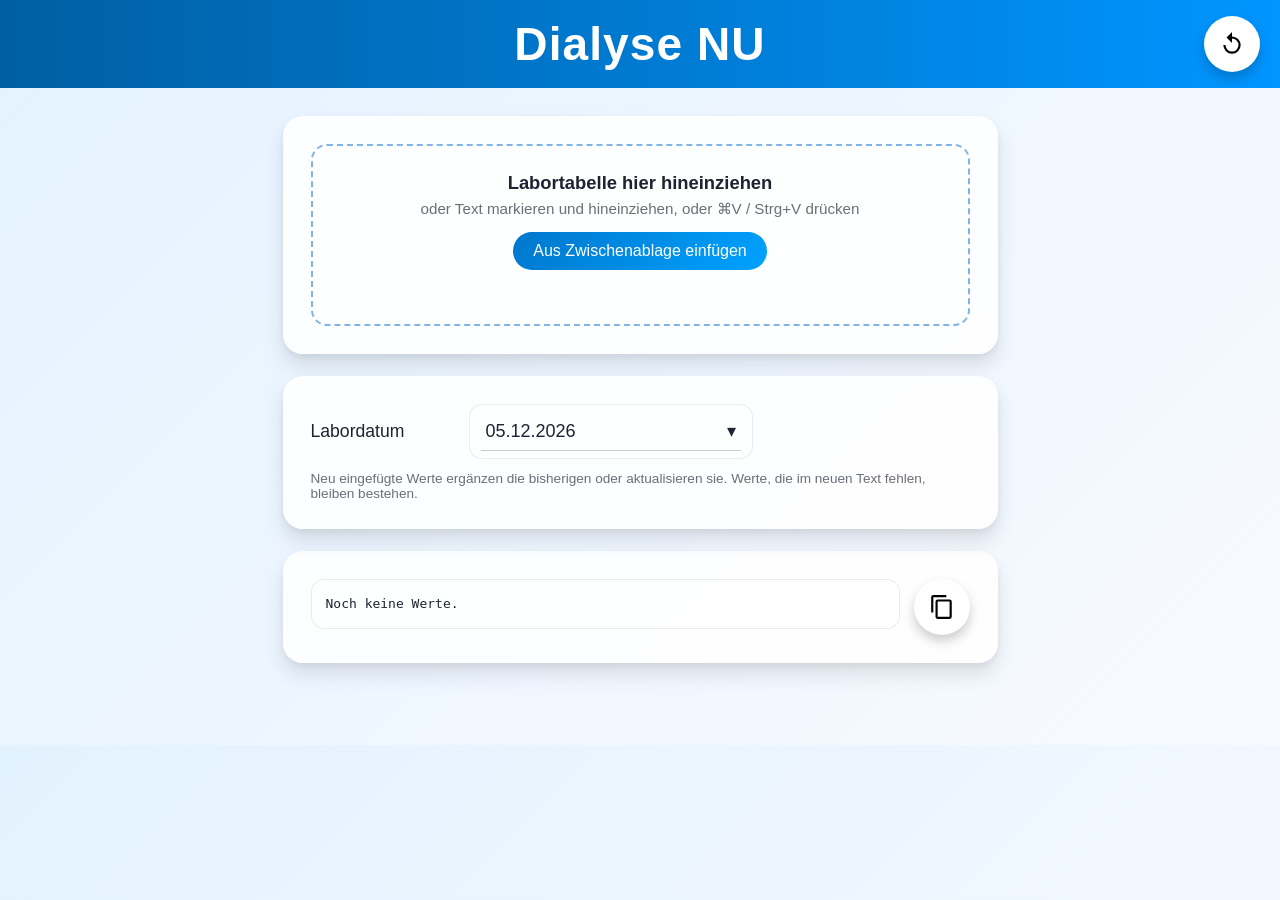
==== index.html @ c0a20a01 "MAIN" ====
<!doctype html>
<html lang="de">
  <head>
    <meta charset="utf-8" />
    <meta
      name="viewport"
      content="width=device-width, initial-scale=1, viewport-fit=cover"
    />
    <link
      rel="icon"
      type="image/png"
      href="./favicon/favicon-96x96.png"
      sizes="96x96"
    />
    <link rel="icon" type="image/svg+xml" href="./favicon/favicon.svg" />
    <link rel="shortcut icon" href="./favicon/favicon.ico" />
    <link
      rel="apple-touch-icon"
      sizes="180x180"
      href="./favicon/apple-touch-icon.png"
    />
    <meta name="apple-mobile-web-app-title" content="Dialyse NU" />
    <link rel="manifest" href="./favicon/site.webmanifest" />
    <title>Dialyse NU</title>
    <link rel="stylesheet" href="style.css" />
  </head>
  <body>
    <div class="header">
      <h1>Dialyse NU</h1>
      <button
        class="BTN"
        id="resetBtn"
        title="Zurücksetzen"
        aria-label="Zurücksetzen"
      >
        <svg viewBox="0 0 24 24">
          <path d="M12 5V1L7 6l5 5V7a6 6 0 1 1-6 6H4a8 8 0 1 0 8-8z" />
        </svg>
      </button>
    </div>

    <div class="card">
      <div class="drop" id="drop" tabindex="0">
        <b>Labortabelle hier hineinziehen</b>
        <p>oder Text markieren und hineinziehen, oder ⌘V / Strg+V drücken</p>
        <button type="button" class="pill" id="clip">
          Aus Zwischenablage einfügen
        </button>
        <div id="msg"></div>
      </div>
    </div>

    <form class="card datum" onsubmit="return false;">
      <div class="umrechner">
        <div class="title">Labordatum</div>
        <div class="eingabefeld dd" id="dd">
          <button type="button" class="dbtn" id="dbtn">
            <span id="dlab"></span><span>▾</span>
          </button>
          <div class="cal" id="cal"></div>
        </div>
      </div>
      <div class="hint">
        Neu eingefügte Werte ergänzen die bisherigen oder aktualisieren sie.
        Werte, die im neuen Text fehlen, bleiben bestehen.
      </div>
    </form>

    <div class="card">
      <div class="outrow">
        <pre id="out">Noch keine Werte.</pre>
        <button
          class="BTN"
          id="CopyBtn"
          title="Text kopieren"
          aria-label="Text kopieren"
        >
          <svg class="ic-copy" viewBox="0 0 24 24">
            <path
              d="M16 1H4a2 2 0 0 0-2 2v14h2V3h12V1zm3 4H8a2 2 0 0 0-2 2v14a2 2 0 0 0 2 2h11a2 2 0 0 0 2-2V7a2 2 0 0 0-2-2zm0 16H8V7h11v14z"
            />
          </svg>
          <svg class="ic-check" viewBox="0 0 24 24">
            <path d="M5 12.5l4.5 4.5L19 7.5" />
          </svg>
        </button>
      </div>
    </div>

    <script src="script.js"></script>
  </body>
</html>
---- style.css ----
/* ===== BASE ===== */
body {
  margin: 0;
  padding: 0 0 60px;
  background: linear-gradient(135deg, #e3f2ff, #f8faff);
  font-family: Arial, Helvetica, sans-serif;
  color: #1d2330;
}

/* ===== HEADER ===== */
.header {
  position: relative;
  display: flex;
  align-items: center;
  justify-content: center;
  background: linear-gradient(90deg, #005fa3, #0095ff);
  padding: 17px 0;
  padding-top: calc(17px + env(safe-area-inset-top, 0px));
  margin-bottom: 28px;
}
.header h1 {
  margin: 0;
  font-size: 46px;
  color: #fff;
  letter-spacing: 1.1px;
}

/* ===== BUTTONS ===== */
.BTN {
  display: flex;
  justify-content: center;
  align-items: center;
  width: 56px;
  height: 56px;
  border: none;
  border-radius: 50%;
  background: #fff;
  box-shadow: 0 6px 12px rgba(0, 0, 0, 0.2);
  color: #000;
  cursor: pointer;
  transition:
    scale 0.12s ease,
    background 0.25s ease,
    box-shadow 0.12s ease;
  -webkit-tap-highlight-color: transparent;
}
.BTN:hover {
  background: #d1cfcf;
  scale: 1.12;
}
.BTN:active {
  background: #c4c4c4;
}
.BTN svg {
  width: 26px;
  height: 26px;
  fill: currentColor;
}
#resetBtn {
  position: absolute;
  top: 50%;
  right: 20px;
  translate: 0 -50%;
}

/* Copy-Button: Kopier-Symbol -> Haken */
#CopyBtn {
  position: relative;
  flex: none;
}
#CopyBtn svg {
  position: absolute;
  transition:
    transform 0.35s cubic-bezier(0.3, 1.4, 0.5, 1),
    opacity 0.25s;
}
#CopyBtn .ic-check {
  fill: none;
  stroke: #fff;
  stroke-width: 2.6;
  stroke-linecap: round;
  stroke-linejoin: round;
  stroke-dasharray: 24;
  stroke-dashoffset: 24;
  opacity: 0;
  transform: scale(0.4) rotate(-30deg);
}
#CopyBtn.done {
  background: #1c8a3a !important;
}
#CopyBtn.done .ic-copy {
  opacity: 0;
  transform: scale(0.3) rotate(90deg);
}
#CopyBtn.done .ic-check {
  opacity: 1;
  transform: none;
  stroke-dashoffset: 0;
  transition:
    stroke-dashoffset 0.4s ease 0.15s,
    transform 0.4s cubic-bezier(0.3, 1.4, 0.5, 1) 0.1s,
    opacity 0.2s;
}

/* ===== KARTEN ===== */
.card {
  position: relative;
  box-sizing: border-box;
  max-width: 715px;
  margin: 0 auto 22px;
  padding: 28px;
  background: rgba(255, 255, 255, 0.9);
  border-radius: 20px;
  box-shadow:
    0 3px 6px rgba(0, 0, 0, 0.05),
    0 12px 20px rgba(0, 0, 0, 0.1);
}
.card.datum {
  z-index: 5;
} /* Kalender liegt über der Ausgabe-Karte */

/* ===== DROP-FELD ===== */
.drop {
  padding: 26px 16px;
  text-align: center;
  background: rgba(255, 255, 255, 0.65);
  border: 2px dashed #7fb4e6;
  border-radius: 16px;
  cursor: pointer;
  outline: none;
  transition:
    background 0.2s,
    border-color 0.2s;
}
.drop:hover,
.drop.over,
.drop:focus {
  background: rgba(0, 119, 204, 0.08);
  border-color: #0077cc;
}
.drop b {
  font-size: 1.15rem;
}
.drop p {
  margin: 6px 0 0;
  font-size: 0.95rem;
  opacity: 0.65;
}
.pill {
  margin-top: 14px;
  padding: 10px 20px;
  border: none;
  border-radius: 999px;
  background: linear-gradient(135deg, #0077cc, #00a2ff);
  color: #fff;
  font-size: 1rem;
  cursor: pointer;
}
#msg {
  min-height: 1.2em;
  margin-top: 10px;
  font-size: 0.95rem;
}

/* ===== DATUM ===== */
.umrechner {
  display: grid;
  grid-template-columns: 145px minmax(0, 1fr);
  gap: 13px;
  align-items: center;
}
.title {
  font-size: 1.1rem;
}
.eingabefeld {
  display: flex;
  flex-direction: column;
  padding: 7px 11px;
  background: rgba(255, 255, 255, 0.65);
  border: 1px solid rgba(0, 0, 0, 0.08);
  border-radius: 13px;
  transition:
    transform 0.2s,
    box-shadow 0.25s;
}
.eingabefeld:hover {
  transform: translateY(-3px);
  box-shadow: 0 7px 18px rgba(0, 0, 0, 0.08);
}
.eingabefeld.dd {
  position: relative;
  max-width: 260px;
}
.eingabefeld.dd:hover {
  transform: none;
  box-shadow: none;
}
.dbtn {
  display: flex;
  justify-content: space-between;
  align-items: center;
  width: 100%;
  padding: 8px 5px;
  border: none;
  border-bottom: 1px solid #ccc;
  background: transparent;
  color: inherit;
  font: inherit;
  font-size: 18px;
  cursor: pointer;
}
.dbtn:hover {
  border-bottom-color: #0077cc;
}

/* ===== KALENDER-FENSTER ===== */
.cal {
  position: absolute;
  top: calc(100% + 8px);
  left: 0;
  z-index: 50;
  box-sizing: border-box;
  width: 300px;
  max-width: calc(100vw - 52px);
  padding: 14px;
  background: rgba(255, 255, 255, 0.97);
  backdrop-filter: blur(12px);
  border: 1px solid rgba(0, 0, 0, 0.08);
  border-radius: 16px;
  box-shadow: 0 10px 25px rgba(0, 0, 0, 0.15);
  opacity: 0;
  visibility: hidden;
  transform: translateY(-8px);
  transition:
    opacity 0.2s ease,
    transform 0.2s ease,
    visibility 0.2s ease;
}
.cal.open {
  opacity: 1;
  visibility: visible;
  transform: none;
}
.cal button {
  margin: 0;
  padding: 0;
  border: none;
  background: transparent;
  color: #222;
  font: inherit;
  cursor: pointer;
  appearance: none;
  -webkit-appearance: none;
  -webkit-tap-highlight-color: transparent;
}
.ch {
  display: grid;
  grid-template-columns: 40px 1fr 40px;
  align-items: center;
  margin-bottom: 10px;
  text-align: center;
}
.ch b {
  font-size: 1.05rem;
}
.ch button {
  display: flex;
  justify-content: center;
  align-items: center;
  width: 40px;
  height: 40px;
  border-radius: 50%;
  font-size: 24px;
  line-height: 1;
  transition: background 0.2s;
}
.cg {
  display: grid;
  grid-template-columns: repeat(7, minmax(0, 1fr));
  gap: 4px;
}
.cg i {
  display: flex;
  justify-content: center;
  align-items: center;
  height: 26px;
  font-size: 0.78rem;
  font-style: normal;
  opacity: 0.55;
}
.cg button {
  display: flex;
  justify-content: center;
  align-items: center;
  height: 36px;
  border-radius: 50%;
  font-size: 0.95rem;
  transition:
    background 0.2s,
    transform 0.2s;
}
.ch button:hover,
.cg button:hover {
  background: rgba(0, 119, 204, 0.12);
}
.cg button:hover {
  transform: scale(1.08);
}
.cg button.td {
  box-shadow: inset 0 0 0 1.5px #0077cc;
}
.cg button.sel {
  background: linear-gradient(135deg, #0077cc, #00a2ff);
  color: #fff;
}

/* ===== AUSGABE ===== */
.outrow {
  display: flex;
  gap: 14px;
  align-items: flex-start;
}
pre {
  flex: 1;
  min-width: 0;
  margin: 0;
  padding: 14px;
  background: rgba(255, 255, 255, 0.65);
  border: 1px solid rgba(0, 0, 0, 0.08);
  border-radius: 13px;
  font:
    13px/1.55 ui-monospace,
    Menlo,
    monospace;
  white-space: pre-wrap;
  word-break: break-word;
}
.hint {
  margin-top: 12px;
  font-size: 0.85rem;
  opacity: 0.65;
}

/* ===== HANDY ===== */
@media (max-width: 650px) {
  html {
    overflow-x: hidden;
  }
  .header h1 {
    font-size: 26px;
  }
  #resetBtn {
    width: 40px;
    height: 40px;
    right: 10px;
  }
  .card {
    margin: 0 12px 16px;
    padding: 18px 14px;
  }
  .umrechner {
    grid-template-columns: 1fr;
    gap: 10px;
  }
  .title {
    text-align: center;
    font-size: 1.3rem;
  }
  .eingabefeld.dd {
    max-width: none;
  }
  .cal {
    left: 0;
    right: 0;
    width: auto;
    max-width: none;
  }
  .dbtn {
    min-height: 44px;
    font-size: 20px;
  }
  .BTN {
    width: 50px;
    height: 50px;
  }
}
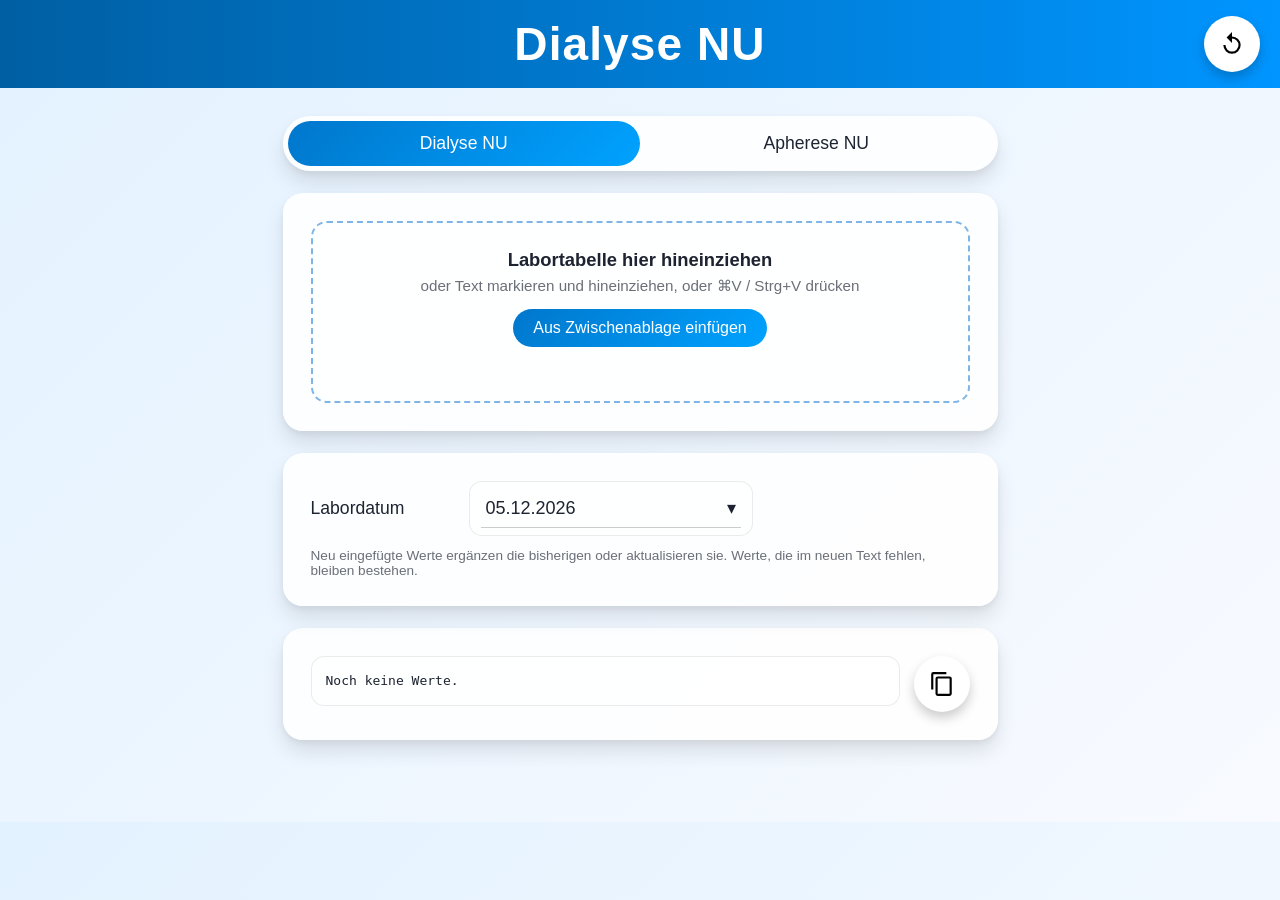
==== commit e76e538b: "Apherese.html" ====
--- a/index.html
+++ b/index.html
@@ -38,6 +38,11 @@
         </svg>
       </button>
     </div>
+
+    <nav class="switch" aria-label="Bereich wählen">
+      <a href="index.html" class="active" aria-current="page">Dialyse NU</a>
+      <a href="apherese.html">Apherese NU</a>
+    </nav>
 
     <div class="card">
       <div class="drop" id="drop" tabindex="0">
--- a/style.css
+++ b/style.css
@@ -100,6 +100,40 @@
     stroke-dashoffset 0.4s ease 0.15s,
     transform 0.4s cubic-bezier(0.3, 1.4, 0.5, 1) 0.1s,
     opacity 0.2s;
+}
+
+/* ===== UMSCHALTER ===== */
+.switch {
+  display: flex;
+  box-sizing: border-box;
+  max-width: 715px;
+  margin: 0 auto 22px;
+  padding: 5px;
+  background: rgba(255, 255, 255, 0.9);
+  border-radius: 999px;
+  box-shadow:
+    0 3px 6px rgba(0, 0, 0, 0.05),
+    0 12px 20px rgba(0, 0, 0, 0.1);
+}
+.switch a {
+  flex: 1;
+  padding: 12px 8px;
+  border-radius: 999px;
+  color: #1d2330;
+  font-size: 1.1rem;
+  text-align: center;
+  text-decoration: none;
+  transition:
+    background 0.2s,
+    color 0.2s;
+  -webkit-tap-highlight-color: transparent;
+}
+.switch a:hover {
+  background: rgba(0, 119, 204, 0.12);
+}
+.switch a.active {
+  background: linear-gradient(135deg, #0077cc, #00a2ff);
+  color: #fff;
 }
 
 /* ===== KARTEN ===== */
@@ -160,6 +194,10 @@
   min-height: 1.2em;
   margin-top: 10px;
   font-size: 0.95rem;
+}
+#msg.ok {
+  color: #1c8a3a;
+  font-weight: bold;
 }
 
 /* ===== DATUM ===== */
@@ -383,4 +421,7 @@
     width: 50px;
     height: 50px;
   }
-}
+  .switch {
+    margin: 0 12px 16px;
+  }
+}
